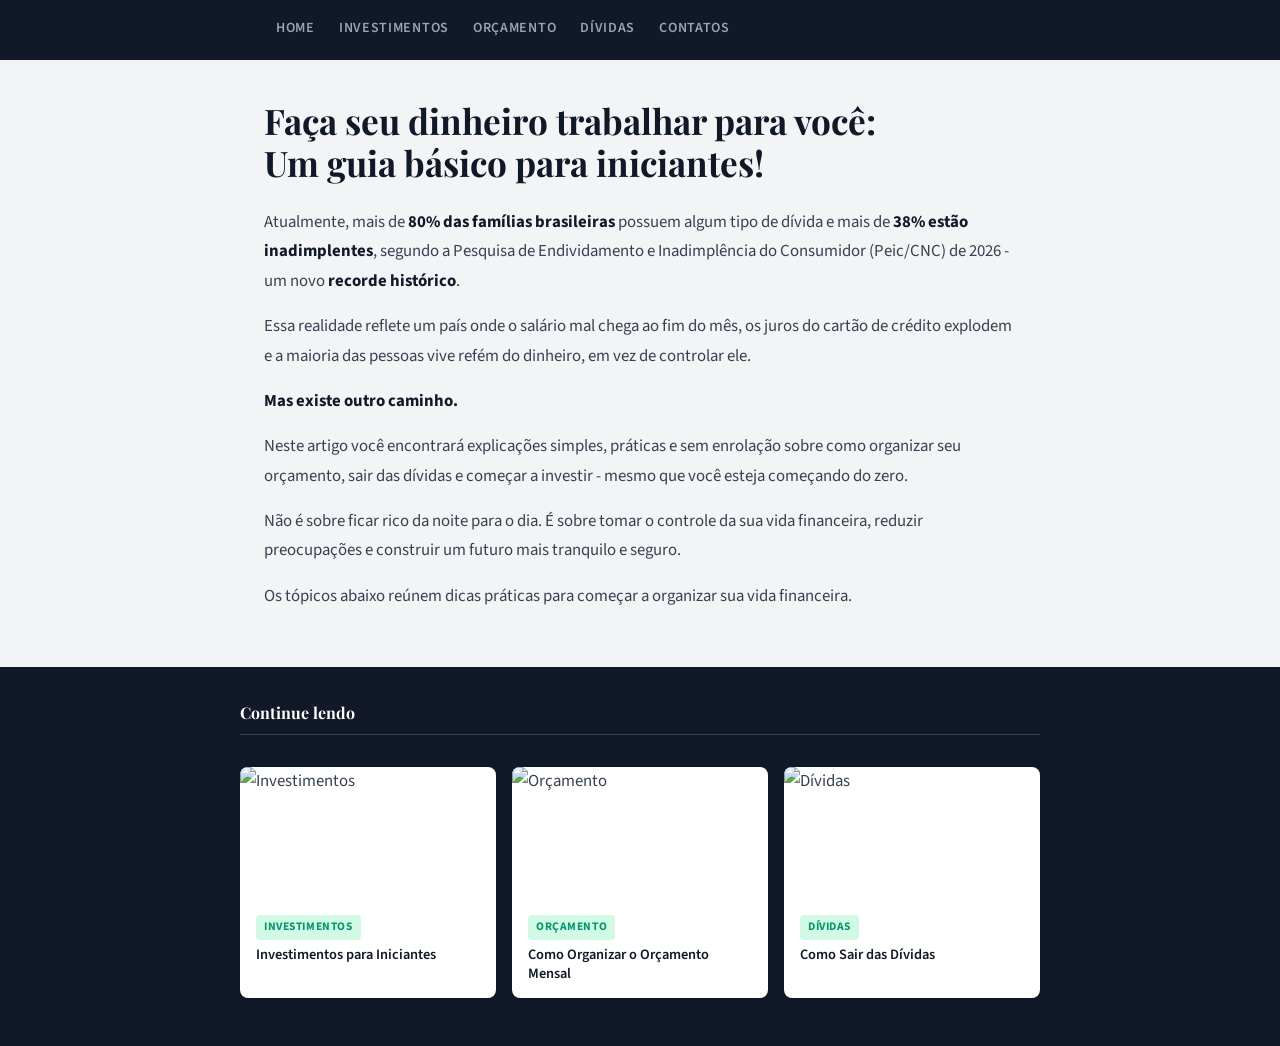
==== index.html @ edebaa73 "commit 001" ====
<!DOCTYPE html>
<html lang="pt-br">
<head>
    <meta charset="UTF-8">
    <meta name="viewport" content="width=device-width, initial-scale=1.0">
    <title>finanças para iniciantes</title>
    <link rel="stylesheet" href="style.css">
</head>
<body>
    <header>
        <nav>
            <a href="index.html">Home</a>
            <a href="investimentos_para_iniciantes.html">Investimentos</a>
            <a href="organizar_orcamento_mensal.html">Orçamento</a>
            <a href="sair_das_dividas.html">Dívidas</a>
            <a href="contatos.html">Contatos</a>
        </nav>
    </header>
    <main>
        <h1>Faça seu dinheiro trabalhar para você: <br>Um guia básico para iniciantes!</h1>
        <p>Atualmente, mais de <strong>80% das famílias brasileiras</strong> possuem algum tipo de dívida e mais de <strong>38% estão inadimplentes</strong>, segundo a Pesquisa de Endividamento e Inadimplência do Consumidor (Peic/CNC) de 2026 - um novo <strong>recorde histórico</strong>.</p>
        <p>Essa realidade reflete um país onde o salário mal chega ao fim do mês, os juros do cartão de crédito explodem e a maioria das pessoas vive refém do dinheiro, em vez de controlar ele.</p>
        <p><strong>Mas existe outro caminho.</strong></p>
        <p>Neste artigo você encontrará explicações simples, práticas e sem enrolação sobre como organizar seu orçamento, sair das dívidas e começar a investir - mesmo que você esteja começando do zero.</p>
        <p>Não é sobre ficar rico da noite para o dia. É sobre tomar o controle da sua vida financeira, reduzir preocupações e construir um futuro mais tranquilo e seguro.</p>
        <p>Os tópicos abaixo reúnem dicas práticas para começar a organizar sua vida financeira.</p>
    </main>

    <footer>
        <div class="footer-inner">
            <h2>Continue lendo</h2>
            <div class="cards-nav">

            <a href="investimentos_para_iniciantes.html" class="card-nav">
                <img src="img/investimentos.jpg" alt="Investimentos">
                <div class="card-nav-body">
                <span>Investimentos</span>
                <p>Investimentos para Iniciantes</p>
                </div>
            </a>

            <a href="organizar_orcamento_mensal.html" class="card-nav">
                <img src="img/orcamento.jpg" alt="Orçamento">
                <div class="card-nav-body">
                <span>Orçamento</span>
                <p>Como Organizar o Orçamento Mensal</p>
                </div>
            </a>

            <a href="sair_das_dividas.html" class="card-nav">
                <img src="img/dividas.jpg" alt="Dívidas">
                <div class="card-nav-body">
                <span>Dívidas</span>
                <p>Como Sair das Dívidas</p>
                </div>
            </a>

            </div>
        </div>
    </footer>

</body>
</html>
---- style.css ----
@import url('https://fonts.googleapis.com/css2?family=Playfair+Display:wght@700&family=Source+Sans+3:wght@400;600&display=swap');

*, *::before, *::after { box-sizing: border-box; margin: 0; padding: 0; }

body {
  font-family: 'Source Sans 3', sans-serif;
  font-size: 1.05rem;
  line-height: 1.75;
  color: #374151;
  background: #F3F4F6;
  display: flex;
  flex-direction: column;
  min-height: 100vh;
}

a { color: #059669; text-decoration: none; }
a:hover { color: #10B981; }
img { max-width: 100%; display: block; }

header { background: #111827; position: sticky; top: 0; z-index: 10; }

nav {
  max-width: 800px;
  margin: 0 auto;
  padding: 0 1.5rem;
  display: flex;
  flex-wrap: wrap;
}

nav a {
  color: #9CA3AF;
  font-size: 0.875rem;
  font-weight: 600;
  text-transform: uppercase;
  letter-spacing: 0.05em;
  padding: 1rem 0.75rem;
  border-bottom: 3px solid transparent;
  transition: color 0.2s, border-color 0.2s;
}

nav a:hover { color: #ffffff; border-bottom-color: #10B981; }

main {
  max-width: 800px;
  width: 100%;
  margin: 2.5rem auto;
  padding: 0 1.5rem;
  flex: 1;
}

h1 {
  font-family: 'Playfair Display', serif;
  font-size: 2.2rem;
  color: #111827;
  line-height: 1.2;
  margin-bottom: 1.5rem;
}

h2 {
  font-family: 'Playfair Display', serif;
  font-size: 1.4rem;
  color: #111827;
  margin: 2rem 0 0.6rem;
  padding-bottom: 0.4rem;
  border-bottom: 2px solid #D1FAE5;
}

h3 { font-size: 1.05rem; color: #111827; margin: 1.2rem 0 0.3rem; }
p { margin-bottom: 1rem; }
strong { color: #111827; }

ul, ol { padding-left: 1.5rem; margin-bottom: 1rem; }
li { margin-bottom: 0.4rem; }

table {
  width: 100%;
  border-collapse: collapse;
  margin: 1.5rem 0;
  background: #ffffff;
  border-radius: 8px;
  overflow: hidden;
  box-shadow: 0 2px 8px rgba(0,0,0,0.07);
}

th {
  background: #111827;
  color: #ffffff;
  padding: 0.8rem 1rem;
  text-align: left;
  font-size: 0.9rem;
}

td { padding: 0.75rem 1rem; border-bottom: 1px solid #E5E7EB; }
tr:last-child td { border-bottom: none; font-weight: 600; background: #ECFDF5; }
tr:nth-child(even) td { background: #F9FAFB; }

form {
  background: #ffffff;
  padding: 1.8rem;
  border-radius: 8px;
  box-shadow: 0 2px 8px rgba(0,0,0,0.07);
  margin: 1rem 0 2rem;
}

label {
  display: block;
  font-weight: 600;
  font-size: 0.9rem;
  margin: 1rem 0 0.3rem;
  color: #111827;
}

label:first-child { margin-top: 0; }

input, textarea {
  width: 100%;
  padding: 0.65rem 0.9rem;
  border: 1.5px solid #E5E7EB;
  border-radius: 6px;
  font-family: inherit;
  font-size: 1rem;
  transition: border-color 0.2s;
}

input:focus, textarea:focus { outline: none; border-color: #10B981; }
textarea { resize: vertical; min-height: 130px; }

button[type="submit"] {
  margin-top: 1.2rem;
  background: #10B981;
  color: #ffffff;
  border: none;
  padding: 0.8rem 2rem;
  border-radius: 6px;
  font-family: inherit;
  font-size: 1rem;
  font-weight: 600;
  cursor: pointer;
  transition: background 0.2s;
}

button[type="submit"]:hover { background: #059669; }

.cards-nav {
  display: grid;
  grid-template-columns: repeat(3, 1fr);
  gap: 1rem;
  margin: 2rem 0 1rem;
}

.card-nav {
  display: block;
  background: #ffffff;
  border-radius: 8px;
  overflow: hidden;
  box-shadow: 0 2px 8px rgba(0,0,0,0.08);
  transition: transform 0.2s, box-shadow 0.2s;
  color: #374151;
}

.card-nav:hover {
  transform: translateY(-4px);
  box-shadow: 0 6px 20px rgba(0,0,0,0.12);
  color: #374151;
}

.card-nav img { width: 100%; height: 130px; object-fit: cover; }

.card-nav-body { padding: 0.9rem 1rem; }

.card-nav-body span {
  display: inline-block;
  background: #D1FAE5;
  color: #059669;
  font-size: 0.72rem;
  font-weight: 700;
  text-transform: uppercase;
  letter-spacing: 0.05em;
  padding: 0.15rem 0.5rem;
  border-radius: 4px;
  margin-bottom: 0.4rem;
}

.card-nav-body p { font-size: 0.9rem; font-weight: 600; color: #111827; margin: 0; line-height: 1.3; }

footer { background: #111827; color: #9CA3AF; padding: 2rem 1.5rem; }

footer .footer-inner { max-width: 800px; margin: 0 auto; }

footer h2 {
  font-family: 'Playfair Display', serif;
  font-size: 1rem;
  color: #ffffff;
  border-bottom: 1px solid #374151;
  padding-bottom: 0.4rem;
  margin: 0 0 0.8rem;
}

footer ul { list-style: none; padding: 0; }
footer li { font-size: 0.9rem; margin-bottom: 0.3rem; }
footer a { color: #9CA3AF; }
footer a:hover { color: #10B981; }

footer .rodape-obs {
  border-top: 1px solid #374151;
  margin-top: 1.5rem;
  padding-top: 1rem;
  font-size: 0.83rem;
  text-align: center;
}

@media (max-width: 600px) {
  .cards-nav { grid-template-columns: 1fr; }
  nav a { padding: 0.7rem 0.5rem; font-size: 0.8rem; }
  h1 { font-size: 1.7rem; }
}
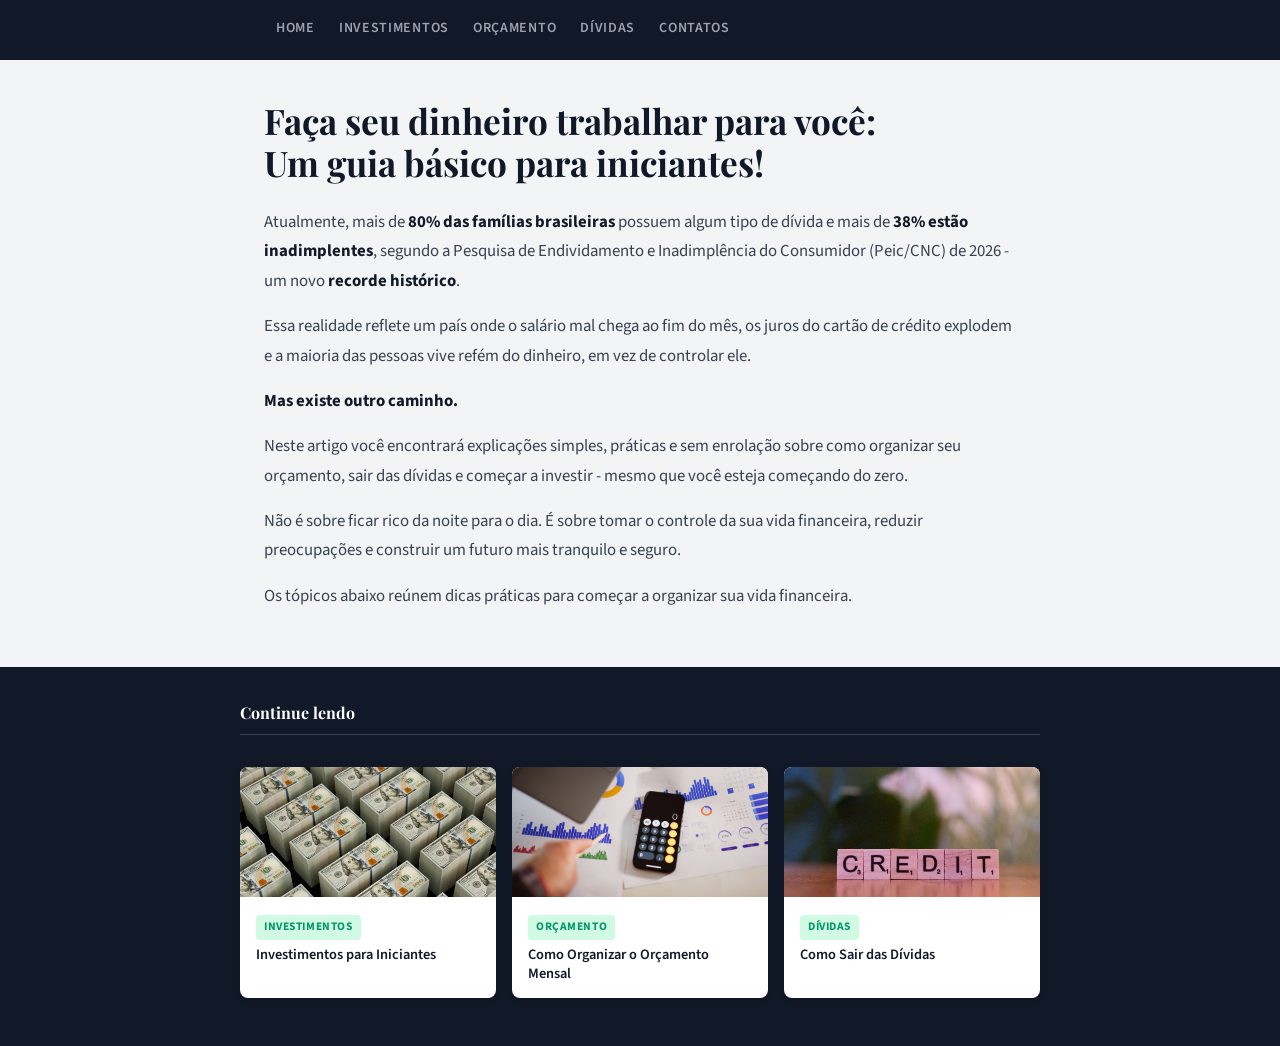
==== commit f6f47a98: "commit 004" ====
--- a/index.html
+++ b/index.html
@@ -5,6 +5,7 @@
     <meta name="viewport" content="width=device-width, initial-scale=1.0">
     <title>finanças para iniciantes</title>
     <link rel="stylesheet" href="style.css">
+    <link rel="shortcut icon" href="img/favicon.png" type="image/x-icon">
 </head>
 <body>
     <header>
